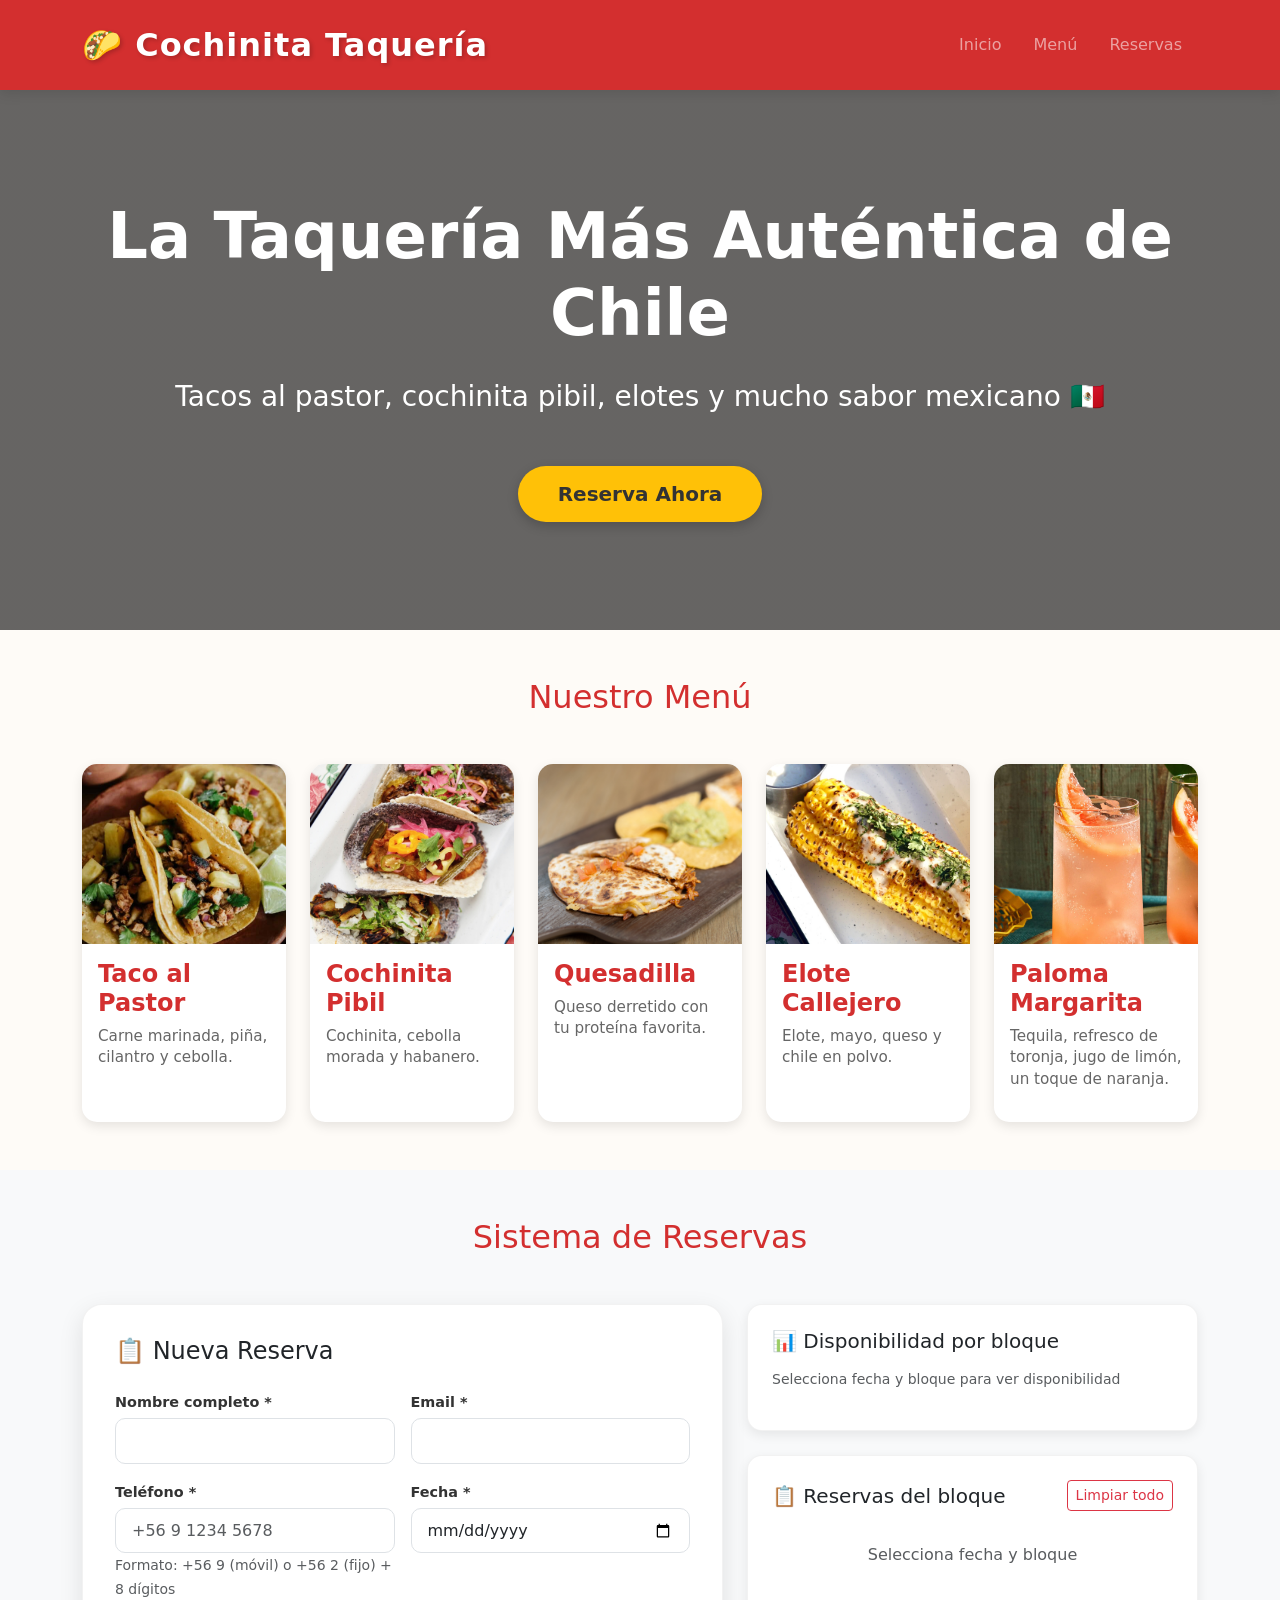
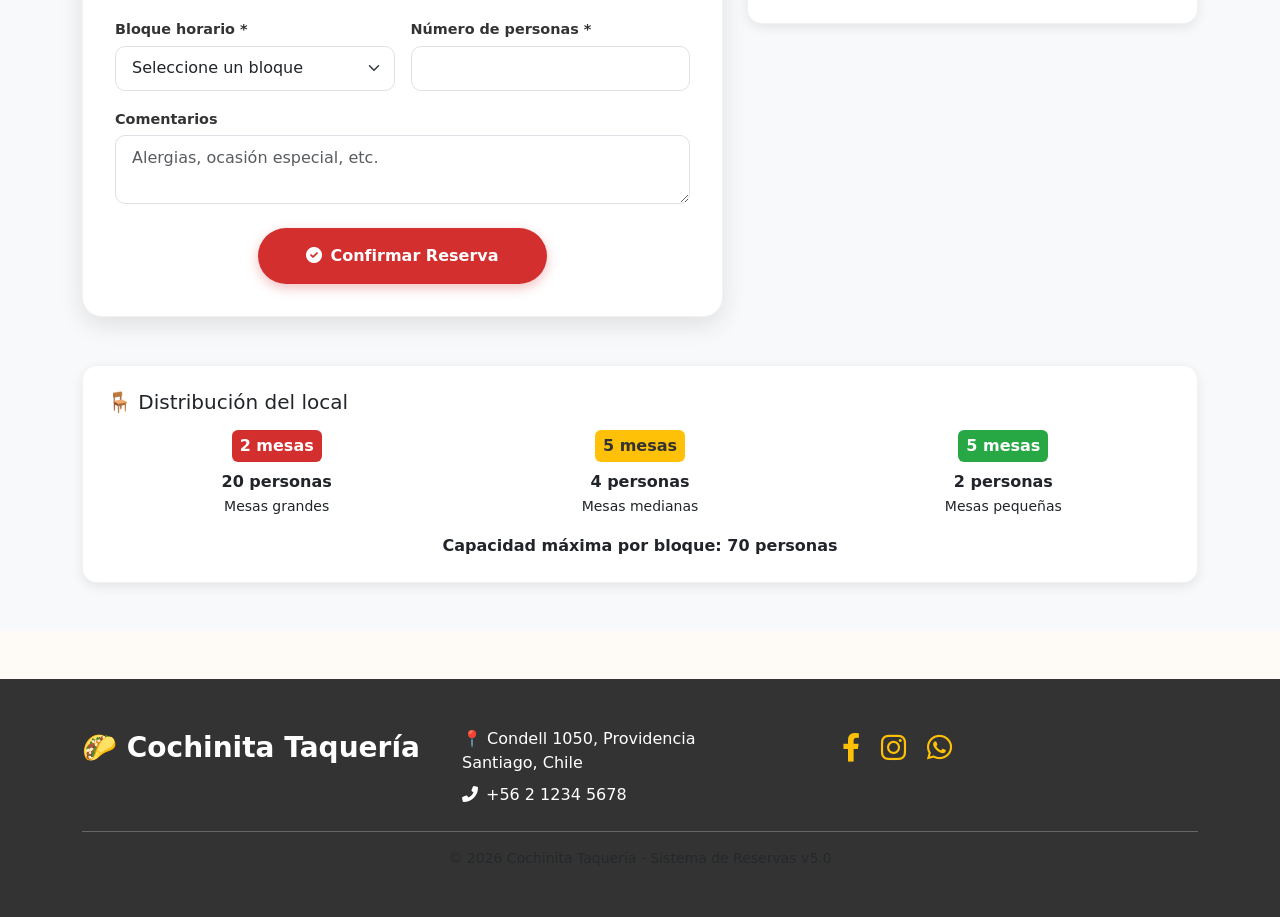
==== CochinitaTaquería/index.html @ 17cac017 "Landing Page Taquería" ====
<!DOCTYPE html>
<html lang="es">
<head>
    <meta charset="UTF-8">
    <meta name="viewport" content="width=device-width, initial-scale=1.0">
    <title>Cochinita Taquería | Sistema de Reservas</title>
    
    <!-- Bootstrap 5 CSS -->
    <link href="https://cdn.jsdelivr.net/npm/bootstrap@5.3.2/dist/css/bootstrap.min.css" rel="stylesheet">
    
    <!-- Font Awesome -->
    <link rel="stylesheet" href="https://cdnjs.cloudflare.com/ajax/libs/font-awesome/6.0.0-beta3/css/all.min.css">
    
    <!-- Nuestro CSS personalizado -->
    <link rel="stylesheet" href="css/style.css">
</head>
<body>

    <!-- Header -->
    <nav class="navbar navbar-expand-lg navbar-dark py-3">
        <div class="container">
            <a class="navbar-brand fw-bold fs-2" href="#">🌮 Cochinita Taquería</a>
            <button class="navbar-toggler" type="button" data-bs-toggle="collapse" data-bs-target="#menuNav">
                <span class="navbar-toggler-icon"></span>
            </button>
            <div class="collapse navbar-collapse" id="menuNav">
                <ul class="navbar-nav ms-auto">
                    <li class="nav-item"><a class="nav-link" href="#inicio">Inicio</a></li>
                    <li class="nav-item"><a class="nav-link" href="#menu">Menú</a></li>
                    <li class="nav-item"><a class="nav-link" href="#reservas">Reservas</a></li>
                </ul>
            </div>
        </div>
    </nav>

    <!-- Hero Section -->
    <section id="inicio" class="hero text-white">
        <div class="container text-center">
            <h1 class="display-3 fw-bold mb-4">La Taquería Más Auténtica de Chile</h1>
            <p class="lead fs-3 mb-5">Tacos al pastor, cochinita pibil, elotes y mucho sabor mexicano 🇲🇽</p>
            <a href="#reservas" class="btn btn-custom btn-lg">Reserva Ahora</a>
        </div>
    </section>

<!-- SECCIÓN MENÚ CON 5 CARDS -->
<section id="menu" class="py-5">
    <div class="container">
        <h2 class="text-center mb-5" style="color: var(--rojo-mexicano);">Nuestro Menú</h2>
        
        <!-- Grid con 5 columnas en escritorio -->
        <div class="row g-4 row-cols-1 row-cols-sm-2 row-cols-md-3 row-cols-lg-5">
            
            <!-- Card 1 - Taco al Pastor -->
            <div class="col">
                <div class="menu-card">
                    <div class="card-image">
                        <img src="img/Tacospastor.jpg" alt="Taco al Pastor" class="menu-img">
                    </div>
                    <div class="card-body p-3">
                        <h4>Taco al Pastor</h4>
                        <p>Carne marinada, piña, cilantro y cebolla.</p>
                    </div>
                </div>
            </div>
            
            <!-- Card 2 - Cochinita Pibil -->
            <div class="col">
                <div class="menu-card">
                    <div class="card-image">
                        <img src="img/Cochinitapibil.jpg" alt="Cochinita Pibil" class="menu-img">
                    </div>
                    <div class="card-body p-3">
                        <h4>Cochinita Pibil</h4>
                        <p>Cochinita, cebolla morada y habanero.</p>
                    </div>
                </div>
            </div>
            
            <!-- Card 3 - Quesadilla -->
            <div class="col">
                <div class="menu-card">
                    <div class="card-image">
                        <img src="img/Quesadilla.jpg" alt="Quesadilla" class="menu-img">
                    </div>
                    <div class="card-body p-3">
                        <h4>Quesadilla</h4>
                        <p>Queso derretido con tu proteína favorita.</p>
                    </div>
                </div>
            </div>
            
            <!-- Card 4 - Elote -->
            <div class="col">
                <div class="menu-card">
                    <div class="card-image">
                        <img src="img/Elotecallejero.jpg" alt="Elote Callejero" class="menu-img">
                    </div>
                    <div class="card-body p-3">
                        <h4>Elote Callejero</h4>
                        <p>Elote, mayo, queso y chile en polvo.</p>
                    </div>
                </div>
            </div>
            
            <!-- Card 5 - COCKTAIL -->
            <div class="col">
                <div class="menu-card">
                    <div class="card-image">
                        <!-- Aquí va la imagen del quinto -->
                        <img src="img/Paloma.jpg" alt="Päloma Margarita" class="menu-img">
                    </div>
                    <div class="card-body p-3">
                        <h4>Paloma Margarita</h4>
                        <p>Tequila, refresco de toronja, jugo de limón, un toque de naranja.</p>
                    </div>
                </div>
            </div>
            
        </div>
    </div>
</section>

    <!-- Sistema de Reservas -->
    <section id="reservas" class="reservas-section py-5">
        <div class="container">
            <h2 class="text-center mb-5" style="color: var(--rojo-mexicano);">Sistema de Reservas</h2>
            
            <div class="row">
                <!-- Formulario de reserva -->
                <div class="col-lg-7 mb-4">
                    <div class="reservas-form">
                        <h4 class="mb-4">📋 Nueva Reserva</h4>
                        <form id="formReserva">
                            <div class="row g-3">
                                <div class="col-md-6">
                                    <label class="form-label fw-bold">Nombre completo *</label>
                                    <input type="text" class="form-control" id="nombre" required>
                                </div>
                                <div class="col-md-6">
                                    <label class="form-label fw-bold">Email *</label>
                                    <input type="email" class="form-control" id="email" required>
                                </div>
                                <div class="col-md-6">
                                    <label class="form-label fw-bold">Teléfono *</label>
                                    <input type="tel" class="form-control" id="telefono" placeholder="+56 9 1234 5678" required>
                                    <small class="text-muted">Formato: +56 9 (móvil) o +56 2 (fijo) + 8 dígitos</small>
                                </div>
                                <div class="col-md-6">
                                    <label class="form-label fw-bold">Fecha *</label>
                                    <input type="date" class="form-control" id="fecha" required>
                                </div>
                                <div class="col-md-6">
                                    <label class="form-label fw-bold">Bloque horario *</label>
                                    <select class="form-select" id="bloque" required>
                                        <option value="">Seleccione un bloque</option>
                                        <option value="13-15">13:00 - 15:00 (Bloque 1)</option>
                                        <option value="15-17">15:00 - 17:00 (Bloque 2)</option>
                                        <option value="17-19">17:00 - 19:00 (Bloque 3)</option>
                                        <option value="19-21">19:00 - 21:00 (Bloque 4)</option>
                                    </select>
                                </div>
                                <div class="col-md-6">
                                    <label class="form-label fw-bold">Número de personas *</label>
                                    <input type="number" class="form-control" id="personas" min="1" max="20" required>
                                </div>
                                <div class="col-12">
                                    <label class="form-label fw-bold">Comentarios</label>
                                    <textarea class="form-control" id="comentarios" rows="2" placeholder="Alergias, ocasión especial, etc."></textarea>
                                </div>
                                <div class="col-12 text-center mt-4">
                                    <button type="submit" class="btn btn-reservar px-5 py-3">
                                        <i class="fas fa-check-circle me-2"></i>Confirmar Reserva
                                    </button>
                                </div>
                            </div>
                        </form>
                    </div>
                </div>
                
                <!-- Panel de disponibilidad y reservas -->
                <div class="col-lg-5">
                    <!-- Disponibilidad del bloque -->
                    <div class="reservas-panel mb-4">
                        <h5 class="mb-3">📊 Disponibilidad por bloque</h5>
                        <div id="infoDisponibilidad" class="small">
                            <p class="text-muted">Selecciona fecha y bloque para ver disponibilidad</p>
                        </div>
                    </div>
                    
                    <!-- Reservas del bloque seleccionado -->
                    <div class="reservas-panel">
                        <div class="d-flex justify-content-between align-items-center mb-3">
                            <h5 class="mb-0">📋 Reservas del bloque</h5>
                            <button class="btn btn-sm btn-outline-danger" onclick="limpiarReservas()">Limpiar todo</button>
                        </div>
                        <div id="listaReservas" class="reservas-lista" style="max-height: 300px; overflow-y: auto;">
                            <p class="text-muted text-center py-3">No hay reservas en este bloque</p>
                        </div>
                    </div>
                </div>
            </div>
            
            <!-- Leyenda de mesas -->
            <div class="row mt-4">
                <div class="col-12">
                    <div class="reservas-panel">
                        <h5 class="mb-3">🪑 Distribución del local</h5>
                        <div class="row text-center">
                            <div class="col-4">
                                <span class="badge bg-danger p-2">2 mesas</span>
                                <p class="mt-2 mb-0"><strong>20 personas</strong></p>
                                <small>Mesas grandes</small>
                            </div>
                            <div class="col-4">
                                <span class="badge bg-warning p-2">5 mesas</span>
                                <p class="mt-2 mb-0"><strong>4 personas</strong></p>
                                <small>Mesas medianas</small>
                            </div>
                            <div class="col-4">
                                <span class="badge bg-success p-2">5 mesas</span>
                                <p class="mt-2 mb-0"><strong>2 personas</strong></p>
                                <small>Mesas pequeñas</small>
                            </div>
                        </div>
                        <p class="text-center mt-3 mb-0"><strong>Capacidad máxima por bloque: 70 personas</strong></p>
                    </div>
                </div>
            </div>
        </div>
    </section>

    <!-- Footer -->
    <footer class="footer py-5">
        <div class="container">
            <div class="row gy-4 text-center text-md-start">
                <div class="col-md-4">
                    <div class="fw-bold fs-3">🌮 Cochinita Taquería</div>
                </div>
                <div class="col-md-4">
                    <p class="mb-0">📍 Condell 1050, Providencia<br>Santiago, Chile</p>
                    <p class="mb-0 mt-2"><i class="fas fa-phone-alt me-2"></i>+56 2 1234 5678</p>
                </div>
                <div class="col-md-4">
                    <div class="social-icons">
                        <a href="#" class="me-3"><i class="fab fa-facebook-f"></i></a>
                        <a href="#" class="me-3"><i class="fab fa-instagram"></i></a>
                        <a href="#"><i class="fab fa-whatsapp"></i></a>
                    </div>
                </div>
            </div>
            <hr class="mt-4 bg-secondary">
            <p class="text-center text-muted small mb-0">© 2026 Cochinita Taquería - Sistema de Reservas v5.0</p>
        </div>
    </footer>

    <!-- Bootstrap JS -->
    <script src="https://cdn.jsdelivr.net/npm/bootstrap@5.3.2/dist/js/bootstrap.bundle.min.js"></script>
    
    <!-- Nuestro JavaScript -->
    <script src="js/script.js"></script>
</body>
</html>
---- CochinitaTaquería/css/style.css ----
/* ============================================
   style.css - Cochinita Taquería
   Estilos personalizados (v5.0)
   ============================================ */

:root {
    --rojo-mexicano: #d32f2f;
    --amarillo-mostaza: #ffc107;
    --crema-fondo: #fefbf7;
}

body {
    background-color: var(--crema-fondo);
    font-family: 'Segoe UI', system-ui, sans-serif;
}

/* Navbar */
.navbar {
    background-color: var(--rojo-mexicano) !important;
    box-shadow: 0 4px 12px rgba(0,0,0,0.1);
}

.navbar-brand {
    letter-spacing: 1px;
    text-shadow: 2px 2px 4px rgba(0,0,0,0.2);
}

.navbar .nav-link {
    font-weight: 500;
    margin: 0 0.5rem;
    position: relative;
}

.navbar .nav-link:hover::after {
    content: '';
    position: absolute;
    bottom: 0;
    left: 0;
    width: 100%;
    height: 3px;
    background-color: var(--amarillo-mostaza);
}

/* Hero Section */
.hero {
    background: linear-gradient(rgba(0,0,0,0.6), rgba(0,0,0,0.6)), 
                url('https://images.unsplash.com/photo-1551504734-5ee1c4a1479b?ixlib=rb-4.0.3&auto=format&fit=crop&w=1920&q=80') center/cover;
    min-height: 60vh;
    display: flex;
    align-items: center;
}

/* Botón personalizado */
.btn-custom {
    background-color: var(--amarillo-mostaza);
    color: #333;
    border-radius: 50px;
    padding: 0.8rem 2.5rem;
    font-weight: 600;
    border: none;
    transition: all 0.3s;
    box-shadow: 0 4px 12px rgba(0,0,0,0.2);
}

.btn-custom:hover {
    background-color: #ffb300;
    transform: translateY(-2px);
    box-shadow: 0 6px 16px rgba(0,0,0,0.3);
    color: #333;
}

/* Cards del menú */
.menu-card {
    background-color: white;
    border-radius: 15px;
    overflow: hidden;
    box-shadow: 0 4px 12px rgba(0,0,0,0.1);
    transition: all 0.3s;
    height: 100%;
    border: none;
}

.menu-card:hover {
    transform: translateY(-5px);
    box-shadow: 0 8px 24px rgba(0,0,0,0.15);
}

.card-image {
    height: 180px;
    background-color: #f5f5f5;
}

.image-placeholder {
    width: 100%;
    height: 100%;
    background: linear-gradient(135deg, var(--amarillo-mostaza), var(--rojo-mexicano));
    display: flex;
    align-items: center;
    justify-content: center;
    font-size: 4rem;
    color: white;
    text-shadow: 2px 2px 4px rgba(0,0,0,0.3);
}

.menu-card h4 {
    color: var(--rojo-mexicano);
    font-weight: 700;
    margin-bottom: 0.5rem;
}

.menu-card p {
    color: #666;
    font-size: 0.95rem;
    line-height: 1.4;
}

/* Estilos para imágenes del menú */
.menu-img {
    width: 100%;
    height: 180px;
    object-fit: cover;
    transition: transform 0.5s ease;
}

.menu-card:hover .menu-img {
    transform: scale(1.1);
}

/* Mantener el overflow hidden para que el zoom no se salga de la card */
.menu-card {
    overflow: hidden;
}

/* Sección de reservas */
.reservas-section {
    background-color: #f8f9fa;
}

.reservas-form {
    background-color: white;
    border-radius: 20px;
    padding: 2rem;
    box-shadow: 0 8px 24px rgba(0,0,0,0.1);
    border: 1px solid rgba(0,0,0,0.05);
}

.reservas-panel {
    background-color: white;
    border-radius: 15px;
    padding: 1.5rem;
    box-shadow: 0 4px 12px rgba(0,0,0,0.08);
    border: 1px solid rgba(0,0,0,0.05);
}

/* Formulario */
.form-control, .form-select {
    border-radius: 10px;
    border: 1px solid #dee2e6;
    padding: 0.6rem 1rem;
}

.form-control:focus, .form-select:focus {
    border-color: var(--amarillo-mostaza);
    box-shadow: 0 0 0 0.2rem rgba(255, 193, 7, 0.25);
}

.form-label {
    color: #333;
    margin-bottom: 0.3rem;
    font-size: 0.9rem;
}

/* Botón de reservar */
.btn-reservar {
    background-color: var(--rojo-mexicano);
    color: white;
    font-weight: 600;
    padding: 0.8rem 2rem;
    border: none;
    border-radius: 50px;
    transition: all 0.3s;
    box-shadow: 0 4px 12px rgba(211, 47, 47, 0.3);
}

.btn-reservar:hover {
    background-color: #b71c1c;
    transform: translateY(-2px);
    box-shadow: 0 6px 16px rgba(183, 28, 28, 0.4);
    color: white;
}

/* Items de reserva en la lista */
.reserva-item {
    background-color: #f8f9fa;
    border-left: 4px solid var(--amarillo-mostaza);
    padding: 1rem;
    margin-bottom: 1rem;
    border-radius: 8px;
    transition: transform 0.2s;
}

.reserva-item:hover {
    transform: translateX(3px);
    background-color: #f1f3f5;
}

.reserva-item small {
    color: #6c757d;
}

/* Badges de distribución */
.badge.bg-danger {
    background-color: var(--rojo-mexicano) !important;
    font-size: 1rem;
    padding: 0.5rem 1rem;
}

.badge.bg-warning {
    background-color: var(--amarillo-mostaza) !important;
    color: #333;
    font-size: 1rem;
    padding: 0.5rem 1rem;
}

.badge.bg-success {
    background-color: #28a745 !important;
    font-size: 1rem;
    padding: 0.5rem 1rem;
}

/* Footer */
.footer {
    background-color: #333;
    color: white;
    margin-top: 3rem;
}

.footer a {
    color: var(--amarillo-mostaza);
    text-decoration: none;
    transition: color 0.3s;
}

.footer a:hover {
    color: white;
}

.social-icons a {
    font-size: 1.8rem;
    transition: transform 0.3s;
}

.social-icons a:hover {
    transform: translateY(-3px);
}

/* Responsive */
@media (max-width: 768px) {
    .hero {
        min-height: 40vh;
    }
    
    .hero h1 {
        font-size: 2rem;
    }
    
    .hero .lead {
        font-size: 1.2rem !important;
    }
    
    .reservas-form, .reservas-panel {
        padding: 1.2rem;
    }
}

/* Utilidades */
.text-mexican-red {
    color: var(--rojo-mexicano);
}

.bg-mexican-yellow {
    background-color: var(--amarillo-mostaza);
}
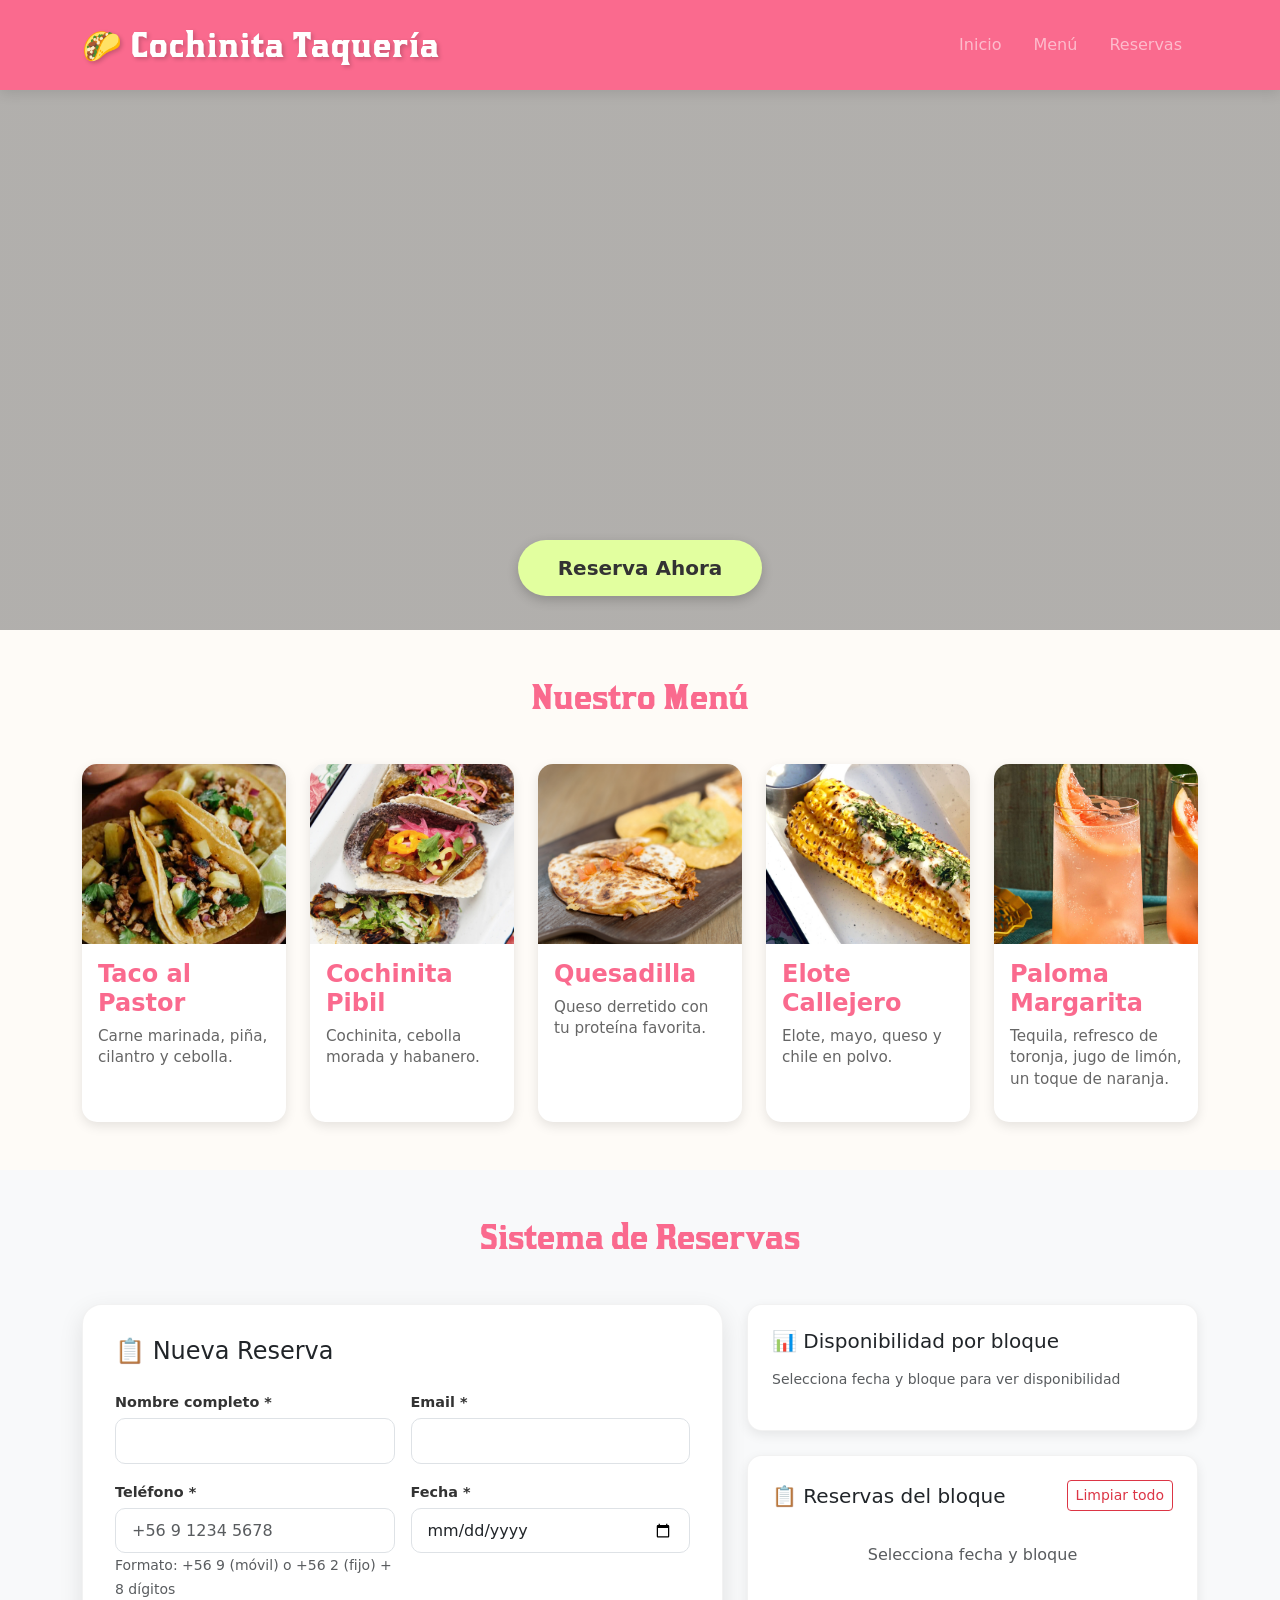
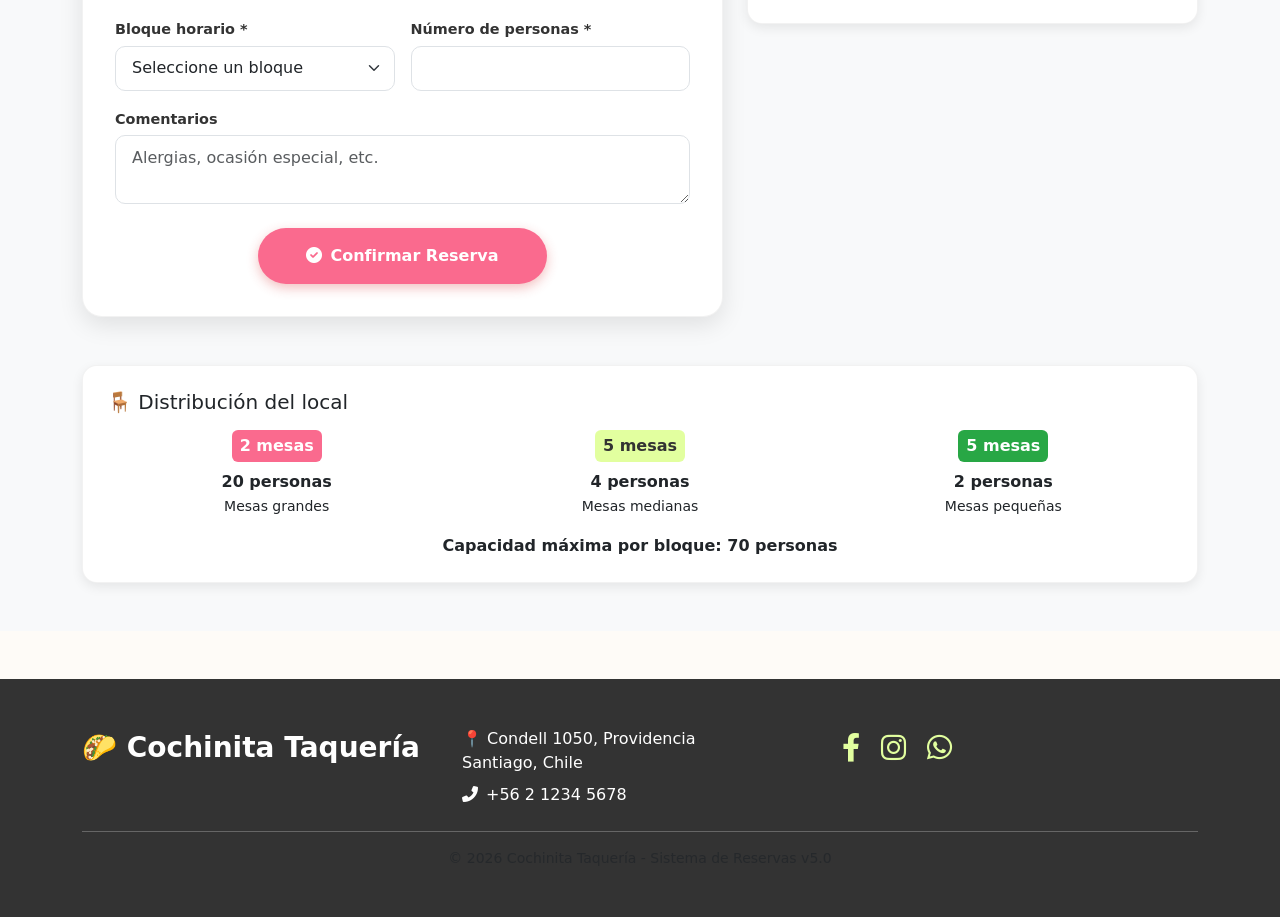
==== commit c87586d4: "Mejoras final" ====
--- a/CochinitaTaquería/index.html
+++ b/CochinitaTaquería/index.html
@@ -36,14 +36,14 @@
     <!-- Hero Section -->
     <section id="inicio" class="hero text-white">
         <div class="container text-center">
-            <h1 class="display-3 fw-bold mb-4">La Taquería Más Auténtica de Chile</h1>
-            <p class="lead fs-3 mb-5">Tacos al pastor, cochinita pibil, elotes y mucho sabor mexicano 🇲🇽</p>
+          <!--   <h1 class="display-3 fw-bold mb-4">La Taquería Más Auténtica de Chile</h1> -->
+           <!--  <p class="lead fs-3 mb-5">Tacos al pastor, cochinita pibil, elotes y mucho sabor mexicano 🇲🇽</p> -->
             <a href="#reservas" class="btn btn-custom btn-lg">Reserva Ahora</a>
         </div>
     </section>
 
 <!-- SECCIÓN MENÚ CON 5 CARDS -->
-<section id="menu" class="py-5">
+<section id="menu" class="menu-section py-5">
     <div class="container">
         <h2 class="text-center mb-5" style="color: var(--rojo-mexicano);">Nuestro Menú</h2>
         
--- a/CochinitaTaquería/css/style.css
+++ b/CochinitaTaquería/css/style.css
@@ -3,9 +3,28 @@
    Estilos personalizados (v5.0)
    ============================================ */
 
+/* Definir la fuente personalizada */
+@font-face {
+    font-family: 'Kirsty Bold';
+    src: url('../fonts/Kirsty Bd.otf') format('truetype');
+    font-weight: bold;
+    font-style: normal;
+    font-display: swap; /* Mejora el rendimiento */
+}
+
+/* Para Nuestro Menú */
+.menu-section h2,
+/* Para Sistema de Reservas */
+.reservas-section h2,
+/* Por si acaso, también el que ya funcionó */
+.navbar-brand {
+    font-family: 'Kirsty Bold', sans-serif !important;
+    font-weight: bold;
+}
+
 :root {
-    --rojo-mexicano: #d32f2f;
-    --amarillo-mostaza: #ffc107;
+    --rojo-mexicano: #fa6a8e;
+    --amarillo-mostaza: #e2ff9f;
     --crema-fondo: #fefbf7;
 }
 
@@ -43,8 +62,8 @@
 
 /* Hero Section */
 .hero {
-    background: linear-gradient(rgba(0,0,0,0.6), rgba(0,0,0,0.6)), 
-                url('https://images.unsplash.com/photo-1551504734-5ee1c4a1479b?ixlib=rb-4.0.3&auto=format&fit=crop&w=1920&q=80') center/cover;
+    background: linear-gradient(rgba(0,0,0,0.3), rgba(0,0,0,0.3)), 
+                url('../img/back1.jpg') center/cover;
     min-height: 60vh;
     display: flex;
     align-items: center;
@@ -60,10 +79,11 @@
     border: none;
     transition: all 0.3s;
     box-shadow: 0 4px 12px rgba(0,0,0,0.2);
+    margin-top: 26rem;
 }
 
 .btn-custom:hover {
-    background-color: #ffb300;
+    background-color: #acd882;
     transform: translateY(-2px);
     box-shadow: 0 6px 16px rgba(0,0,0,0.3);
     color: #333;
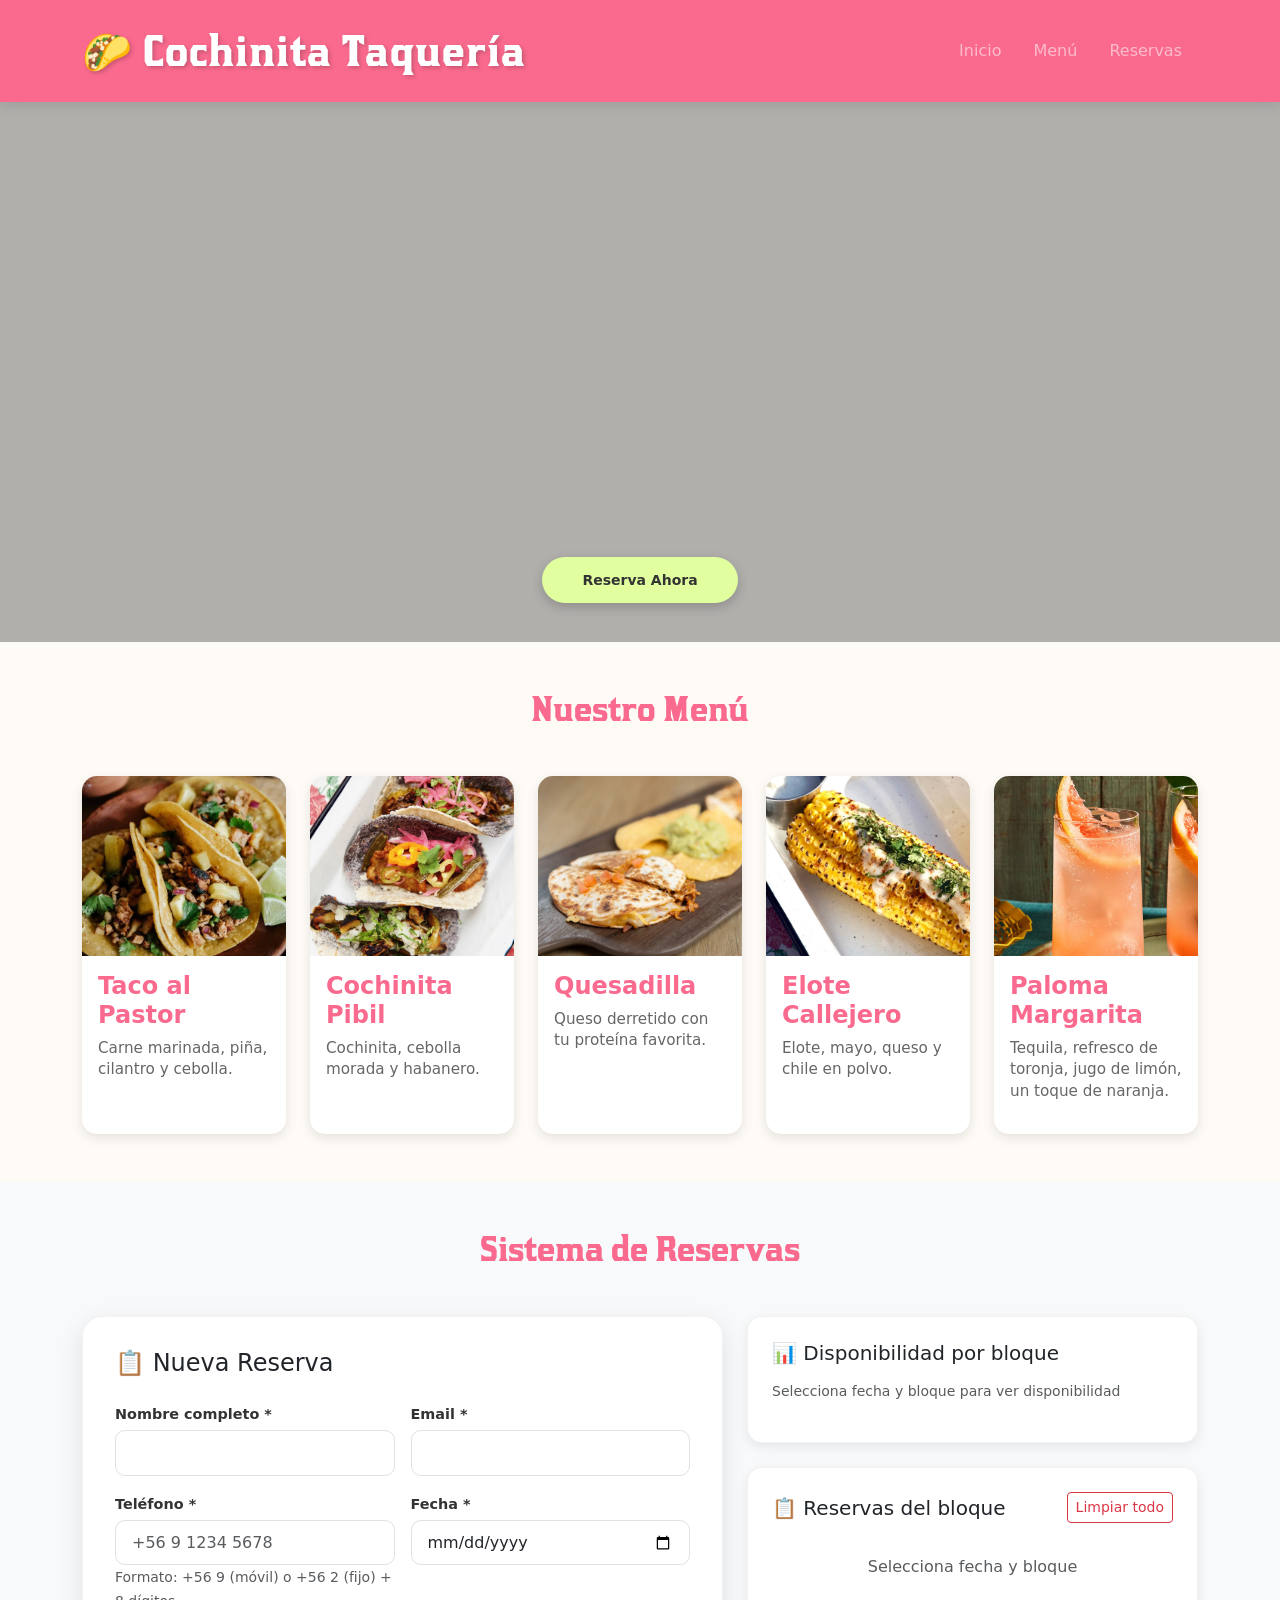
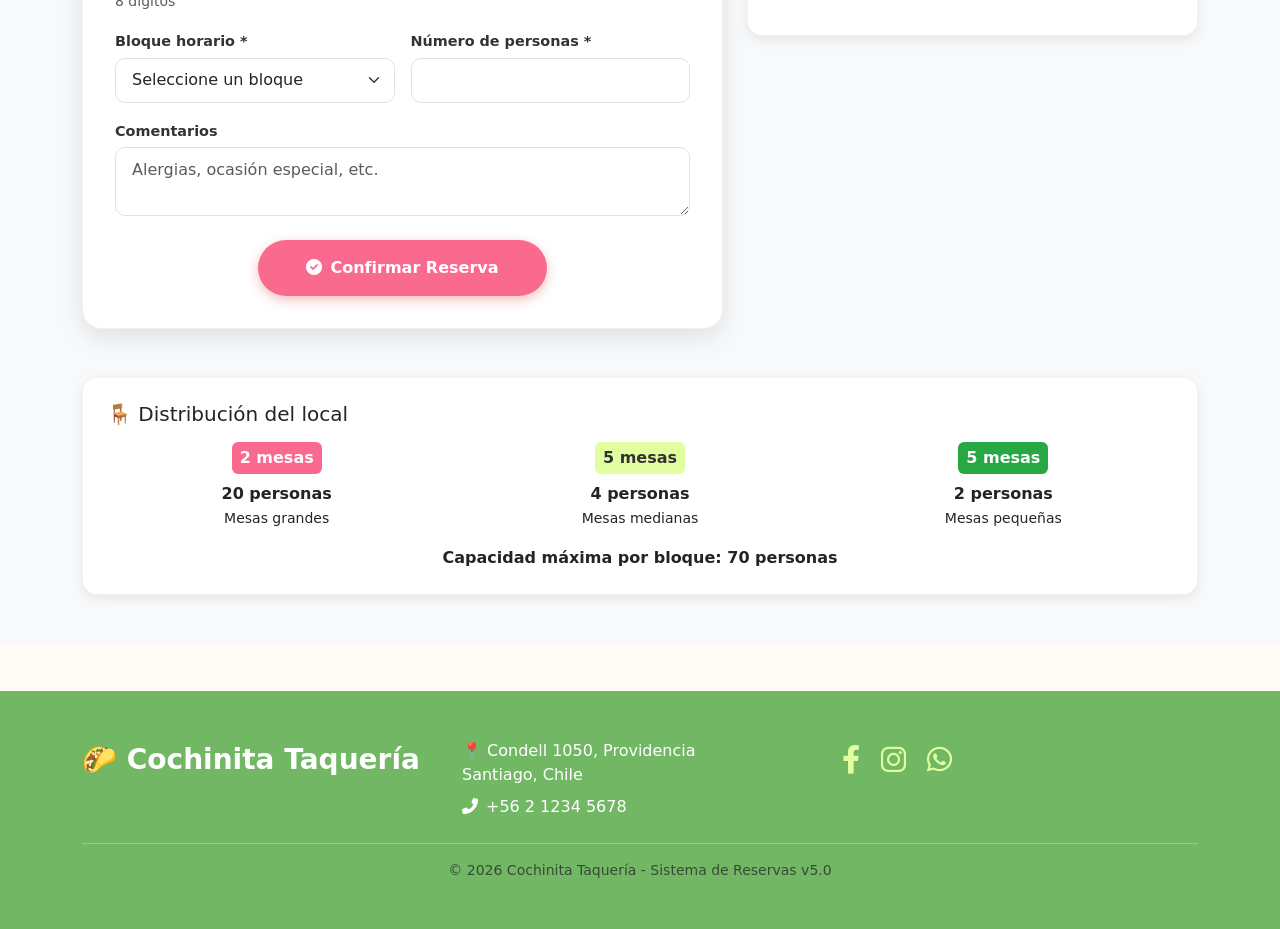
==== commit 1c0f0b41: "Mejoras finalv2" ====
--- a/CochinitaTaquería/index.html
+++ b/CochinitaTaquería/index.html
@@ -19,7 +19,10 @@
     <!-- Header -->
     <nav class="navbar navbar-expand-lg navbar-dark py-3">
         <div class="container">
-            <a class="navbar-brand fw-bold fs-2" href="#">🌮 Cochinita Taquería</a>
+            <a class="navbar-brand fw-bold fs-1 fs-md-2" href="#">
+                <span class="d-none d-sm-inline">🌮 Cochinita Taquería</span>
+                <span class="d-inline d-sm-none">🌮 Cochinita</span>
+            </a>
             <button class="navbar-toggler" type="button" data-bs-toggle="collapse" data-bs-target="#menuNav">
                 <span class="navbar-toggler-icon"></span>
             </button>
@@ -38,7 +41,7 @@
         <div class="container text-center">
           <!--   <h1 class="display-3 fw-bold mb-4">La Taquería Más Auténtica de Chile</h1> -->
            <!--  <p class="lead fs-3 mb-5">Tacos al pastor, cochinita pibil, elotes y mucho sabor mexicano 🇲🇽</p> -->
-            <a href="#reservas" class="btn btn-custom btn-lg">Reserva Ahora</a>
+            <a href="#reservas" class="btn btn-custom btn-sm">Reserva Ahora</a>
         </div>
     </section>
 
--- a/CochinitaTaquería/css/style.css
+++ b/CochinitaTaquería/css/style.css
@@ -250,7 +250,7 @@
 
 /* Footer */
 .footer {
-    background-color: #333;
+    background-color: #72b864;
     color: white;
     margin-top: 3rem;
 }
